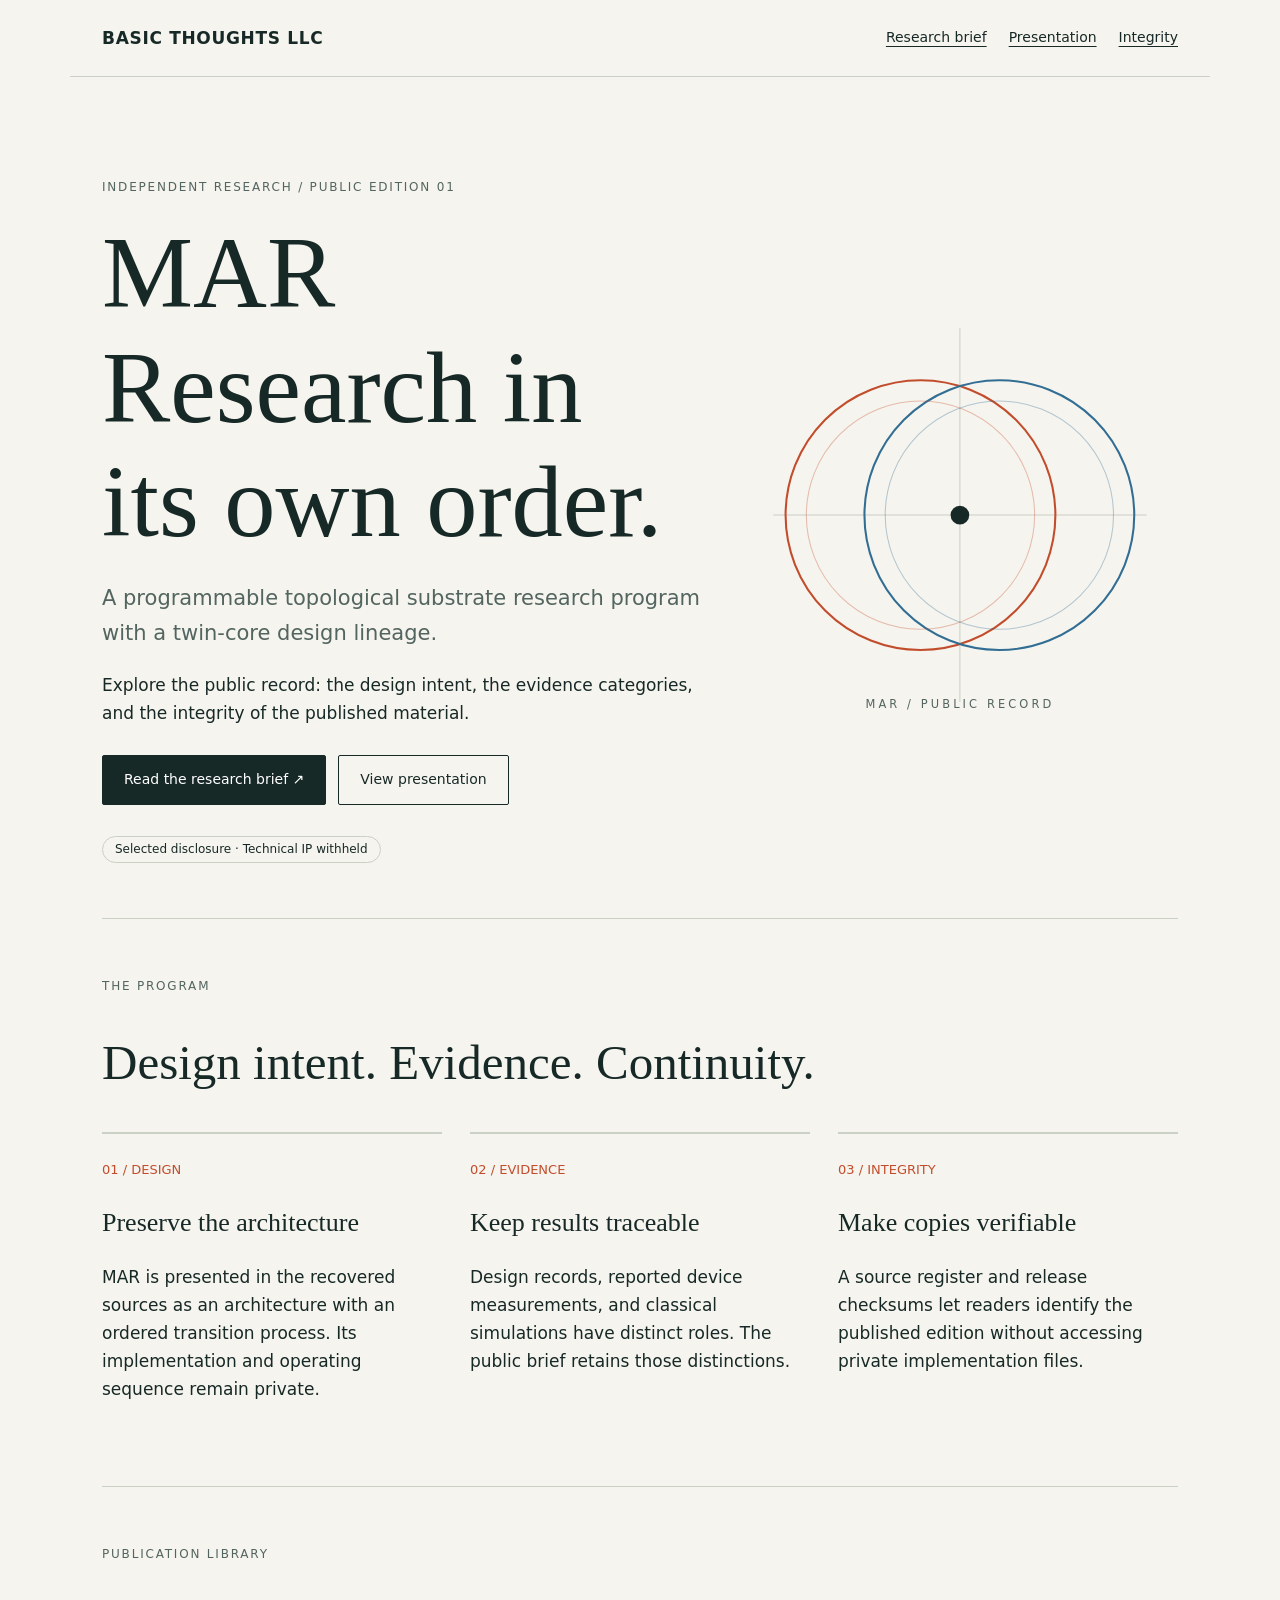
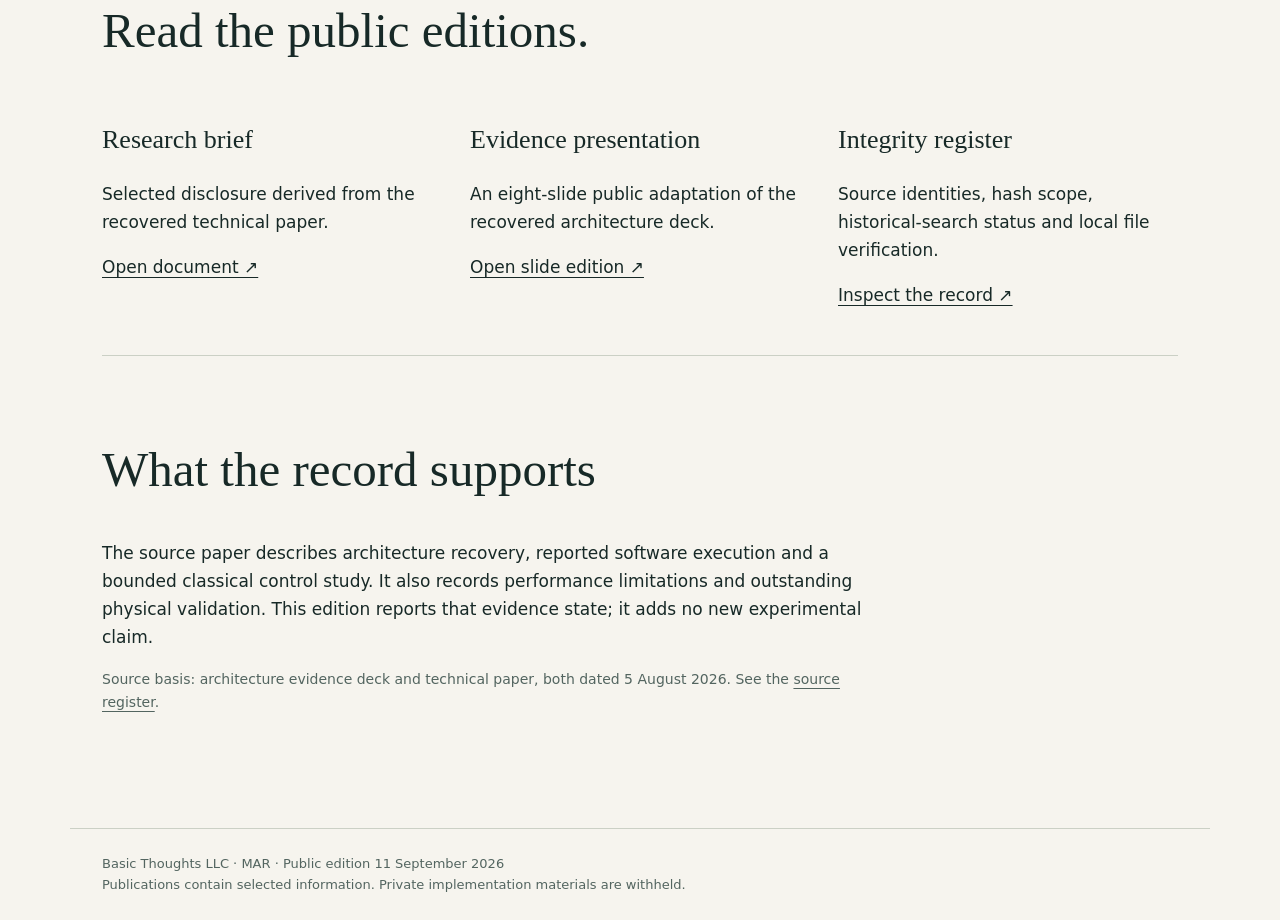
==== research/mar/index.html @ 52651f8b "Publish Basic Thoughts product portfolio and evidence-linked engineering results" ====
<!doctype html>
<html lang="en"><head><meta charset="utf-8"><meta name="viewport" content="width=device-width, initial-scale=1"><meta name="description" content="Basic Thoughts LLC — MAR public research overview, redacted publications and integrity records."><meta name="referrer" content="no-referrer"><title>MAR — Public research | Basic Thoughts LLC</title><link rel="stylesheet" href="style.css"></head><body><header><a class="brand" href="index.html">BASIC THOUGHTS LLC</a><nav aria-label="Main"><a href="brief.html">Research brief</a><a href="presentation.html">Presentation</a><a href="integrity.html">Integrity</a></nav></header><main class=""><section class="hero"><div><p class="eyebrow">Independent research / Public edition 01</p><h1>MAR<br>Research in<br>its own order.</h1><p class="lead">A programmable topological substrate research program with a twin-core design lineage.</p><p>Explore the public record: the design intent, the evidence categories, and the integrity of the published material.</p><div class="actions"><a class="button" href="brief.html">Read the research brief ↗</a><a class="button secondary" href="presentation.html">View presentation</a></div><span class="tag">Selected disclosure · Technical IP withheld</span></div><svg viewBox="0 0 420 430" role="img" aria-label="MAR publication emblem: two overlapping rings"><g fill="none" stroke-width="1"><path d="M30 215H390M210 35V395" stroke="#cbd0c5"/><circle cx="172" cy="215" r="130" stroke="#c24d2c" stroke-width="2"/><circle cx="248" cy="215" r="130" stroke="#326e94" stroke-width="2"/><circle cx="172" cy="215" r="110" stroke="#c24d2c" opacity=".35"/><circle cx="248" cy="215" r="110" stroke="#326e94" opacity=".35"/><circle cx="210" cy="215" r="9" fill="#172927"/></g><text x="210" y="401" text-anchor="middle" fill="#536560" font-size="11" letter-spacing="3">MAR / PUBLIC RECORD</text></svg></section><section class="rule"><p class="eyebrow">The program</p><h2>Design intent. Evidence. Continuity.</h2><div class="grid"><article class="card"><span class="number">01 / DESIGN</span><h3>Preserve the architecture</h3><p>MAR is presented in the recovered sources as an architecture with an ordered transition process. Its implementation and operating sequence remain private.</p></article><article class="card"><span class="number">02 / EVIDENCE</span><h3>Keep results traceable</h3><p>Design records, reported device measurements, and classical simulations have distinct roles. The public brief retains those distinctions.</p></article><article class="card"><span class="number">03 / INTEGRITY</span><h3>Make copies verifiable</h3><p>A source register and release checksums let readers identify the published edition without accessing private implementation files.</p></article></div></section><section class="rule"><p class="eyebrow">Publication library</p><h2>Read the public editions.</h2><div class="grid"><article><h3>Research brief</h3><p>Selected disclosure derived from the recovered technical paper.</p><a href="brief.html">Open document ↗</a></article><article><h3>Evidence presentation</h3><p>An eight-slide public adaptation of the recovered architecture deck.</p><a href="presentation.html">Open slide edition ↗</a></article><article><h3>Integrity register</h3><p>Source identities, hash scope, historical-search status and local file verification.</p><a href="integrity.html">Inspect the record ↗</a></article></div></section><section class="rule"><h2>What the record supports</h2><p>The source paper describes architecture recovery, reported software execution and a bounded classical control study. It also records performance limitations and outstanding physical validation. This edition reports that evidence state; it adds no new experimental claim.</p><p class="small">Source basis: architecture evidence deck and technical paper, both dated 5 August 2026. See the <a href="integrity.html">source register</a>.</p></section></main><footer>Basic Thoughts LLC · MAR · Public edition 11 September 2026<br>Publications contain selected information. Private implementation materials are withheld.</footer></body></html>
---- research/mar/style.css ----
:root{--paper:#f6f4ee;--ink:#172927;--muted:#536560;--line:#cbd0c5;--accent:#c24d2c;--blue:#326e94}*{box-sizing:border-box}html{scroll-behavior:smooth}body{margin:0;background:var(--paper);color:var(--ink);font:17px/1.65 system-ui,sans-serif}a{color:inherit;text-underline-offset:4px}a:hover{color:var(--accent)}a:focus-visible,button:focus-visible,input:focus-visible{outline:3px solid var(--blue);outline-offset:5px}header,main,footer{max-width:1140px;margin:auto;padding:24px 32px}header{display:flex;gap:20px;justify-content:space-between;align-items:center;border-bottom:1px solid var(--line)}nav{display:flex;gap:22px;flex-wrap:wrap;font-size:14px}.brand{text-decoration:none;font-weight:750;letter-spacing:.04em}.eyebrow{font:12px/1.5 system-ui;letter-spacing:.15em;text-transform:uppercase;color:var(--muted)}h1,h2,h3{line-height:1.12;font-family:Georgia,serif;font-weight:400}h1{font-size:clamp(52px,8vw,104px);margin:20px 0}h2{font-size:clamp(32px,4vw,49px)}h3{font-size:26px}p{max-width:760px}.lead{font-size:21px;color:var(--muted)}.hero{padding:65px 0 55px;display:grid;grid-template-columns:1.4fr 1fr;align-items:center;gap:30px}.hero svg{width:100%;height:auto}.button{display:inline-block;padding:12px 21px;border:1px solid var(--ink);background:var(--ink);color:white;text-decoration:none;font-size:14px;border-radius:2px}.button:hover{background:var(--accent);color:white}.secondary{background:transparent;color:var(--ink)}.actions{display:flex;gap:12px;flex-wrap:wrap;margin:28px 0}.rule{border-top:1px solid var(--line);padding:46px 0}.grid{display:grid;grid-template-columns:repeat(3,1fr);gap:28px}.card{border-top:2px solid var(--line);padding:20px 0}.card .number{color:var(--accent);font-size:13px}.small{font-size:14px;color:var(--muted)}.notice{border-left:3px solid var(--accent);padding:14px 22px;background:#ecebe2}.redacted{padding:16px 20px;border:1px dashed var(--line);color:var(--muted);font-size:14px}.tag{display:inline-block;border:1px solid var(--line);border-radius:30px;padding:3px 12px;font-size:12px}.hash{overflow-wrap:anywhere;font:13px/1.7 monospace}table{width:100%;border-collapse:collapse;text-align:left}td,th{padding:14px;border-bottom:1px solid var(--line);vertical-align:top}th{font-size:13px}footer{border-top:1px solid var(--line);font-size:13px;color:var(--muted);margin-top:30px}.document{max-width:850px}.document h1{font-size:58px}.slide{min-height:75vh;padding:60px 0;border-bottom:1px solid var(--line);scroll-margin-top:20px}.slide h2{font-size:clamp(40px,5vw,64px);max-width:850px}.slide p{font-size:22px}.slide .small{font-size:15px}input{max-width:100%}button{cursor:pointer;font:inherit}#result{overflow-wrap:anywhere}pre{white-space:pre-wrap;overflow-wrap:anywhere} @media(max-width:720px){header{align-items:flex-start;flex-direction:column}header,main,footer{padding:22px}.hero{grid-template-columns:1fr;padding-top:30px}.hero svg{max-height:240px}.grid{grid-template-columns:1fr;gap:10px}.document h1{font-size:42px}td,th{padding:9px;font-size:14px}.slide{min-height:auto;padding:42px 0}}@media print{nav,.actions,.no-print{display:none}body{background:white;font-size:12pt}header,main,footer{max-width:none;padding:10px}h1{font-size:36pt}.slide{break-after:page;min-height:0;border:0;padding:30px 0}.slide:last-child{break-after:auto}.slide h2{font-size:32pt}.slide p{font-size:18pt}a{text-decoration:none}.rule{break-inside:avoid}.hero{padding:10px 0}}
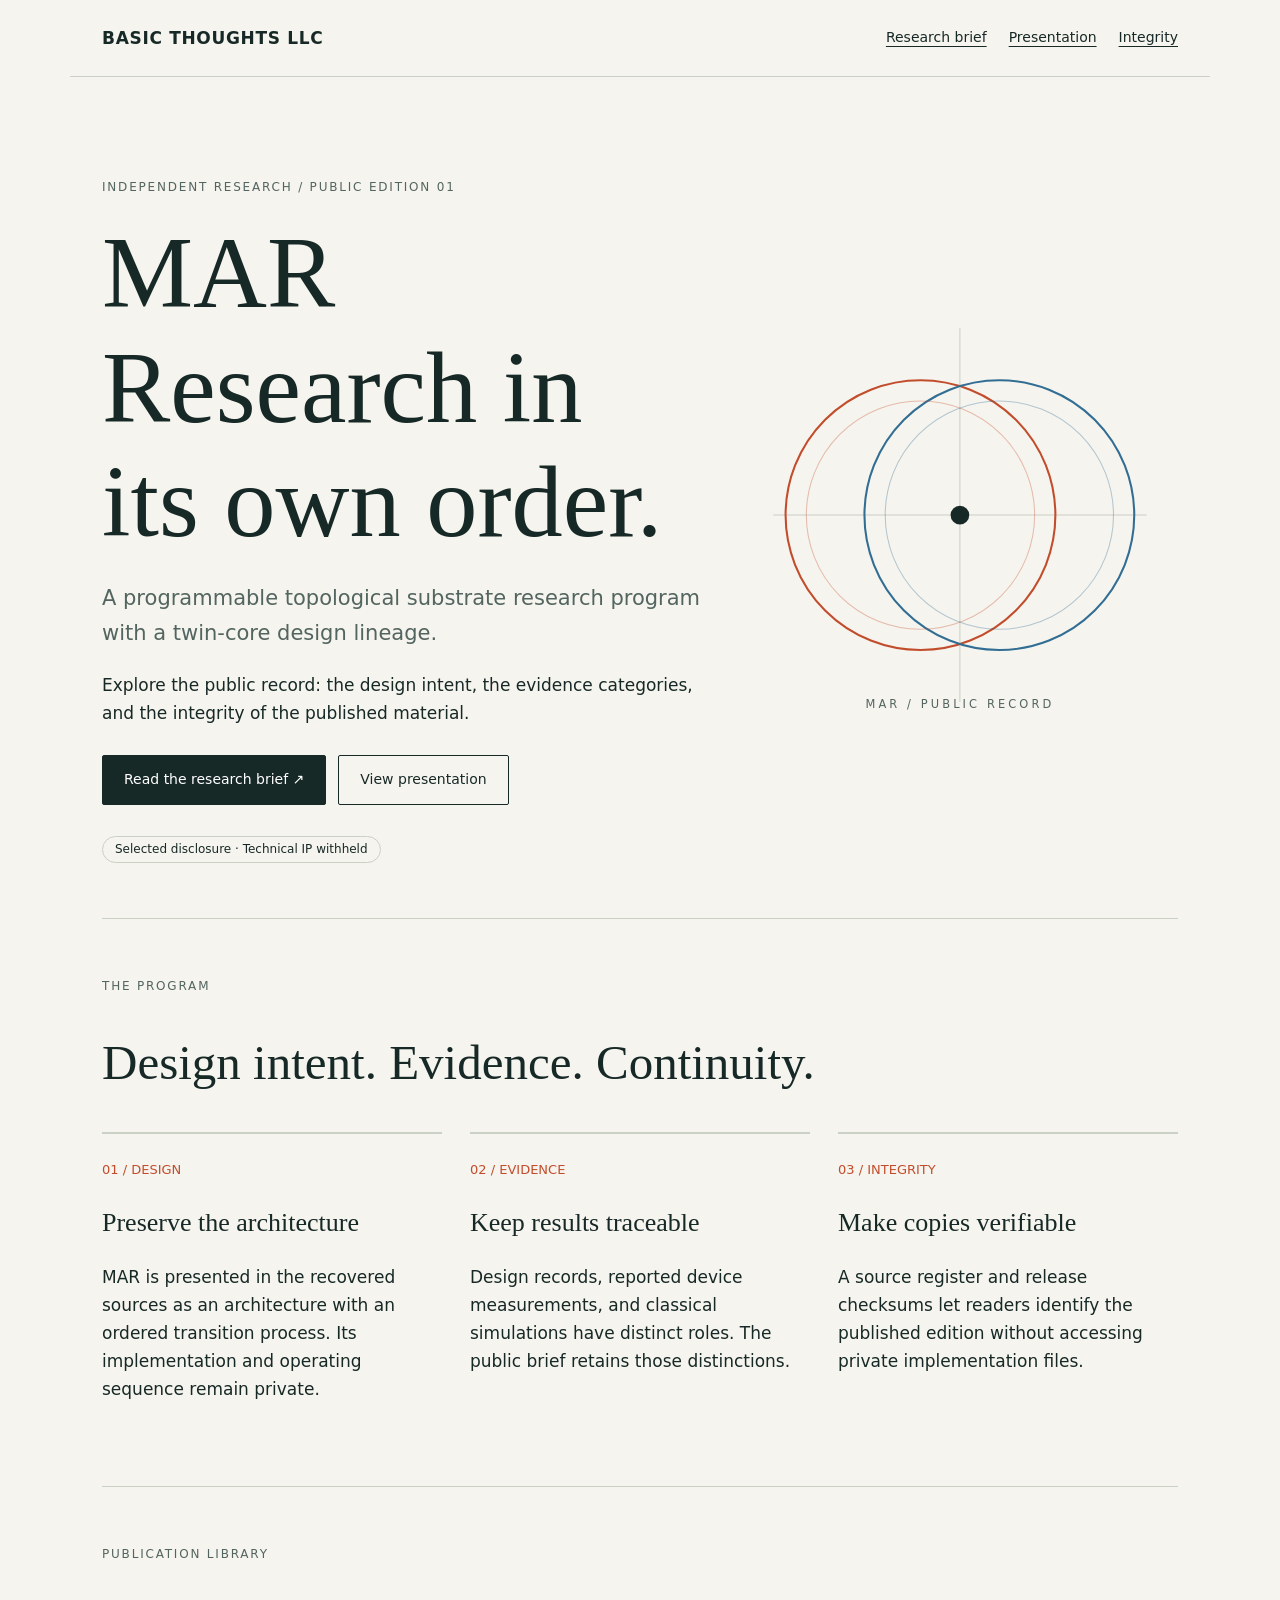
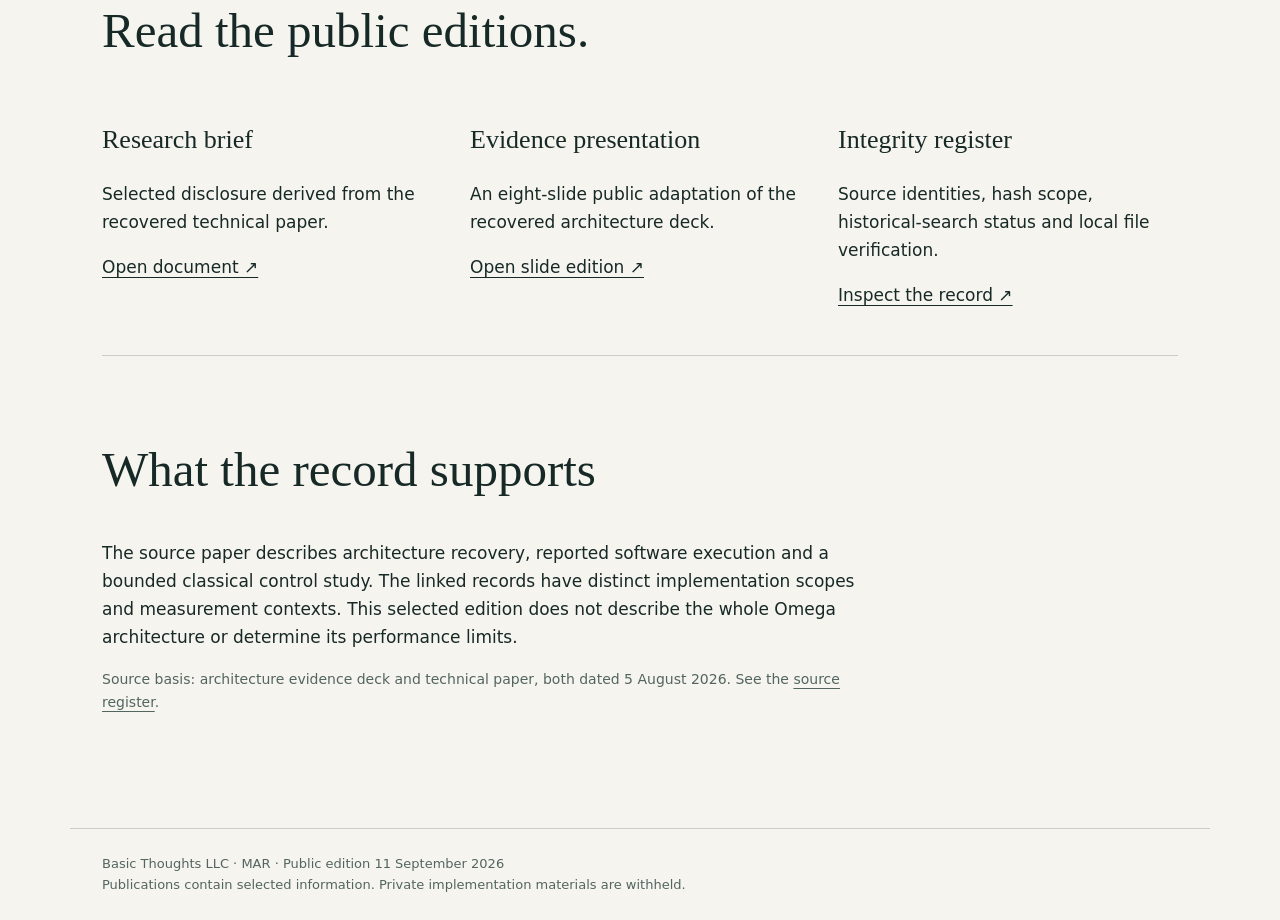
==== commit 7ad7b497: "Fix negative system-wide interpretations in MAR public web pages" ====
--- a/research/mar/index.html
+++ b/research/mar/index.html
@@ -1,2 +1,2 @@
 <!doctype html>
-<html lang="en"><head><meta charset="utf-8"><meta name="viewport" content="width=device-width, initial-scale=1"><meta name="description" content="Basic Thoughts LLC — MAR public research overview, redacted publications and integrity records."><meta name="referrer" content="no-referrer"><title>MAR — Public research | Basic Thoughts LLC</title><link rel="stylesheet" href="style.css"></head><body><header><a class="brand" href="index.html">BASIC THOUGHTS LLC</a><nav aria-label="Main"><a href="brief.html">Research brief</a><a href="presentation.html">Presentation</a><a href="integrity.html">Integrity</a></nav></header><main class=""><section class="hero"><div><p class="eyebrow">Independent research / Public edition 01</p><h1>MAR<br>Research in<br>its own order.</h1><p class="lead">A programmable topological substrate research program with a twin-core design lineage.</p><p>Explore the public record: the design intent, the evidence categories, and the integrity of the published material.</p><div class="actions"><a class="button" href="brief.html">Read the research brief ↗</a><a class="button secondary" href="presentation.html">View presentation</a></div><span class="tag">Selected disclosure · Technical IP withheld</span></div><svg viewBox="0 0 420 430" role="img" aria-label="MAR publication emblem: two overlapping rings"><g fill="none" stroke-width="1"><path d="M30 215H390M210 35V395" stroke="#cbd0c5"/><circle cx="172" cy="215" r="130" stroke="#c24d2c" stroke-width="2"/><circle cx="248" cy="215" r="130" stroke="#326e94" stroke-width="2"/><circle cx="172" cy="215" r="110" stroke="#c24d2c" opacity=".35"/><circle cx="248" cy="215" r="110" stroke="#326e94" opacity=".35"/><circle cx="210" cy="215" r="9" fill="#172927"/></g><text x="210" y="401" text-anchor="middle" fill="#536560" font-size="11" letter-spacing="3">MAR / PUBLIC RECORD</text></svg></section><section class="rule"><p class="eyebrow">The program</p><h2>Design intent. Evidence. Continuity.</h2><div class="grid"><article class="card"><span class="number">01 / DESIGN</span><h3>Preserve the architecture</h3><p>MAR is presented in the recovered sources as an architecture with an ordered transition process. Its implementation and operating sequence remain private.</p></article><article class="card"><span class="number">02 / EVIDENCE</span><h3>Keep results traceable</h3><p>Design records, reported device measurements, and classical simulations have distinct roles. The public brief retains those distinctions.</p></article><article class="card"><span class="number">03 / INTEGRITY</span><h3>Make copies verifiable</h3><p>A source register and release checksums let readers identify the published edition without accessing private implementation files.</p></article></div></section><section class="rule"><p class="eyebrow">Publication library</p><h2>Read the public editions.</h2><div class="grid"><article><h3>Research brief</h3><p>Selected disclosure derived from the recovered technical paper.</p><a href="brief.html">Open document ↗</a></article><article><h3>Evidence presentation</h3><p>An eight-slide public adaptation of the recovered architecture deck.</p><a href="presentation.html">Open slide edition ↗</a></article><article><h3>Integrity register</h3><p>Source identities, hash scope, historical-search status and local file verification.</p><a href="integrity.html">Inspect the record ↗</a></article></div></section><section class="rule"><h2>What the record supports</h2><p>The source paper describes architecture recovery, reported software execution and a bounded classical control study. It also records performance limitations and outstanding physical validation. This edition reports that evidence state; it adds no new experimental claim.</p><p class="small">Source basis: architecture evidence deck and technical paper, both dated 5 August 2026. See the <a href="integrity.html">source register</a>.</p></section></main><footer>Basic Thoughts LLC · MAR · Public edition 11 September 2026<br>Publications contain selected information. Private implementation materials are withheld.</footer></body></html>
+<html lang="en"><head><meta charset="utf-8"><meta name="viewport" content="width=device-width, initial-scale=1"><meta name="description" content="Basic Thoughts LLC — MAR public research overview, redacted publications and integrity records."><meta name="referrer" content="no-referrer"><title>MAR — Public research | Basic Thoughts LLC</title><link rel="stylesheet" href="style.css"></head><body><header><a class="brand" href="index.html">BASIC THOUGHTS LLC</a><nav aria-label="Main"><a href="brief.html">Research brief</a><a href="presentation.html">Presentation</a><a href="integrity.html">Integrity</a></nav></header><main class=""><section class="hero"><div><p class="eyebrow">Independent research / Public edition 01</p><h1>MAR<br>Research in<br>its own order.</h1><p class="lead">A programmable topological substrate research program with a twin-core design lineage.</p><p>Explore the public record: the design intent, the evidence categories, and the integrity of the published material.</p><div class="actions"><a class="button" href="brief.html">Read the research brief ↗</a><a class="button secondary" href="presentation.html">View presentation</a></div><span class="tag">Selected disclosure · Technical IP withheld</span></div><svg viewBox="0 0 420 430" role="img" aria-label="MAR publication emblem: two overlapping rings"><g fill="none" stroke-width="1"><path d="M30 215H390M210 35V395" stroke="#cbd0c5"/><circle cx="172" cy="215" r="130" stroke="#c24d2c" stroke-width="2"/><circle cx="248" cy="215" r="130" stroke="#326e94" stroke-width="2"/><circle cx="172" cy="215" r="110" stroke="#c24d2c" opacity=".35"/><circle cx="248" cy="215" r="110" stroke="#326e94" opacity=".35"/><circle cx="210" cy="215" r="9" fill="#172927"/></g><text x="210" y="401" text-anchor="middle" fill="#536560" font-size="11" letter-spacing="3">MAR / PUBLIC RECORD</text></svg></section><section class="rule"><p class="eyebrow">The program</p><h2>Design intent. Evidence. Continuity.</h2><div class="grid"><article class="card"><span class="number">01 / DESIGN</span><h3>Preserve the architecture</h3><p>MAR is presented in the recovered sources as an architecture with an ordered transition process. Its implementation and operating sequence remain private.</p></article><article class="card"><span class="number">02 / EVIDENCE</span><h3>Keep results traceable</h3><p>Design records, reported device measurements, and classical simulations have distinct roles. The public brief retains those distinctions.</p></article><article class="card"><span class="number">03 / INTEGRITY</span><h3>Make copies verifiable</h3><p>A source register and release checksums let readers identify the published edition without accessing private implementation files.</p></article></div></section><section class="rule"><p class="eyebrow">Publication library</p><h2>Read the public editions.</h2><div class="grid"><article><h3>Research brief</h3><p>Selected disclosure derived from the recovered technical paper.</p><a href="brief.html">Open document ↗</a></article><article><h3>Evidence presentation</h3><p>An eight-slide public adaptation of the recovered architecture deck.</p><a href="presentation.html">Open slide edition ↗</a></article><article><h3>Integrity register</h3><p>Source identities, hash scope, historical-search status and local file verification.</p><a href="integrity.html">Inspect the record ↗</a></article></div></section><section class="rule"><h2>What the record supports</h2><p>The source paper describes architecture recovery, reported software execution and a bounded classical control study. The linked records have distinct implementation scopes and measurement contexts. This selected edition does not describe the whole Omega architecture or determine its performance limits.</p><p class="small">Source basis: architecture evidence deck and technical paper, both dated 5 August 2026. See the <a href="integrity.html">source register</a>.</p></section></main><footer>Basic Thoughts LLC · MAR · Public edition 11 September 2026<br>Publications contain selected information. Private implementation materials are withheld.</footer></body></html>
